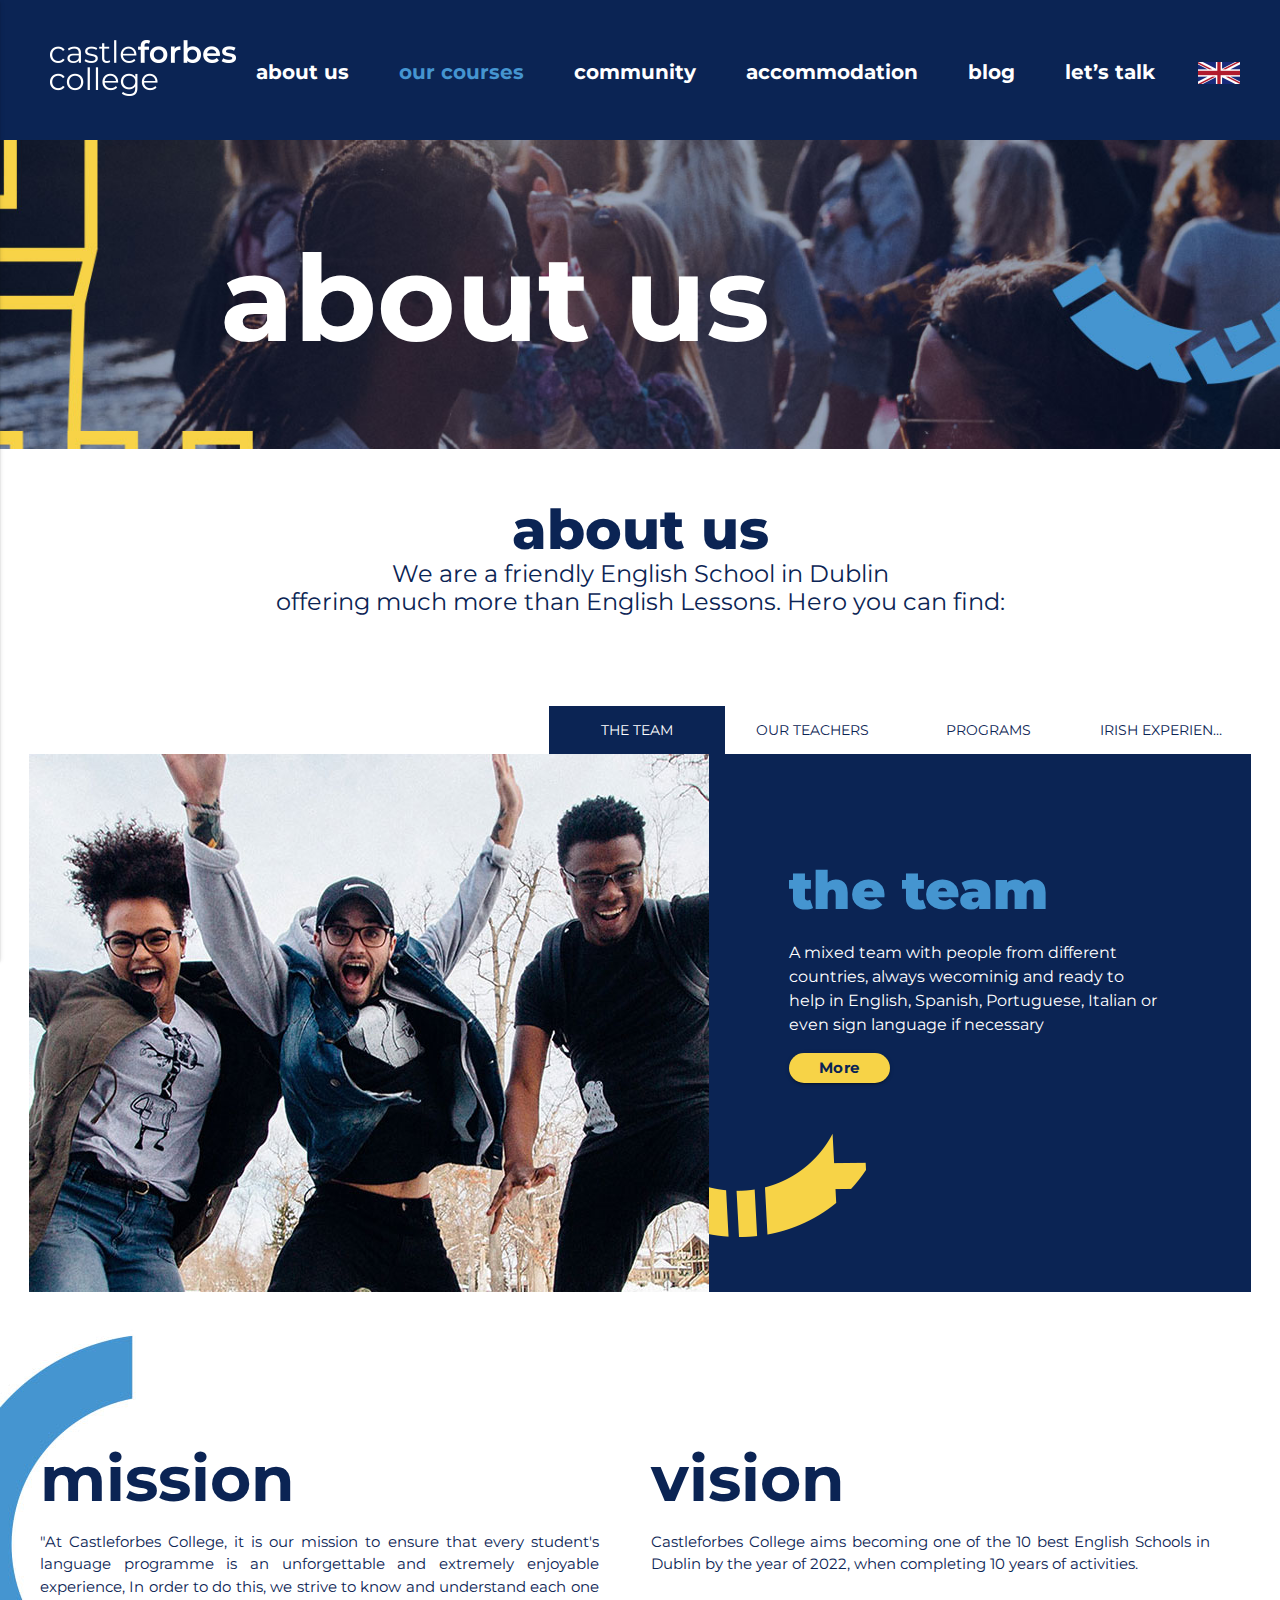
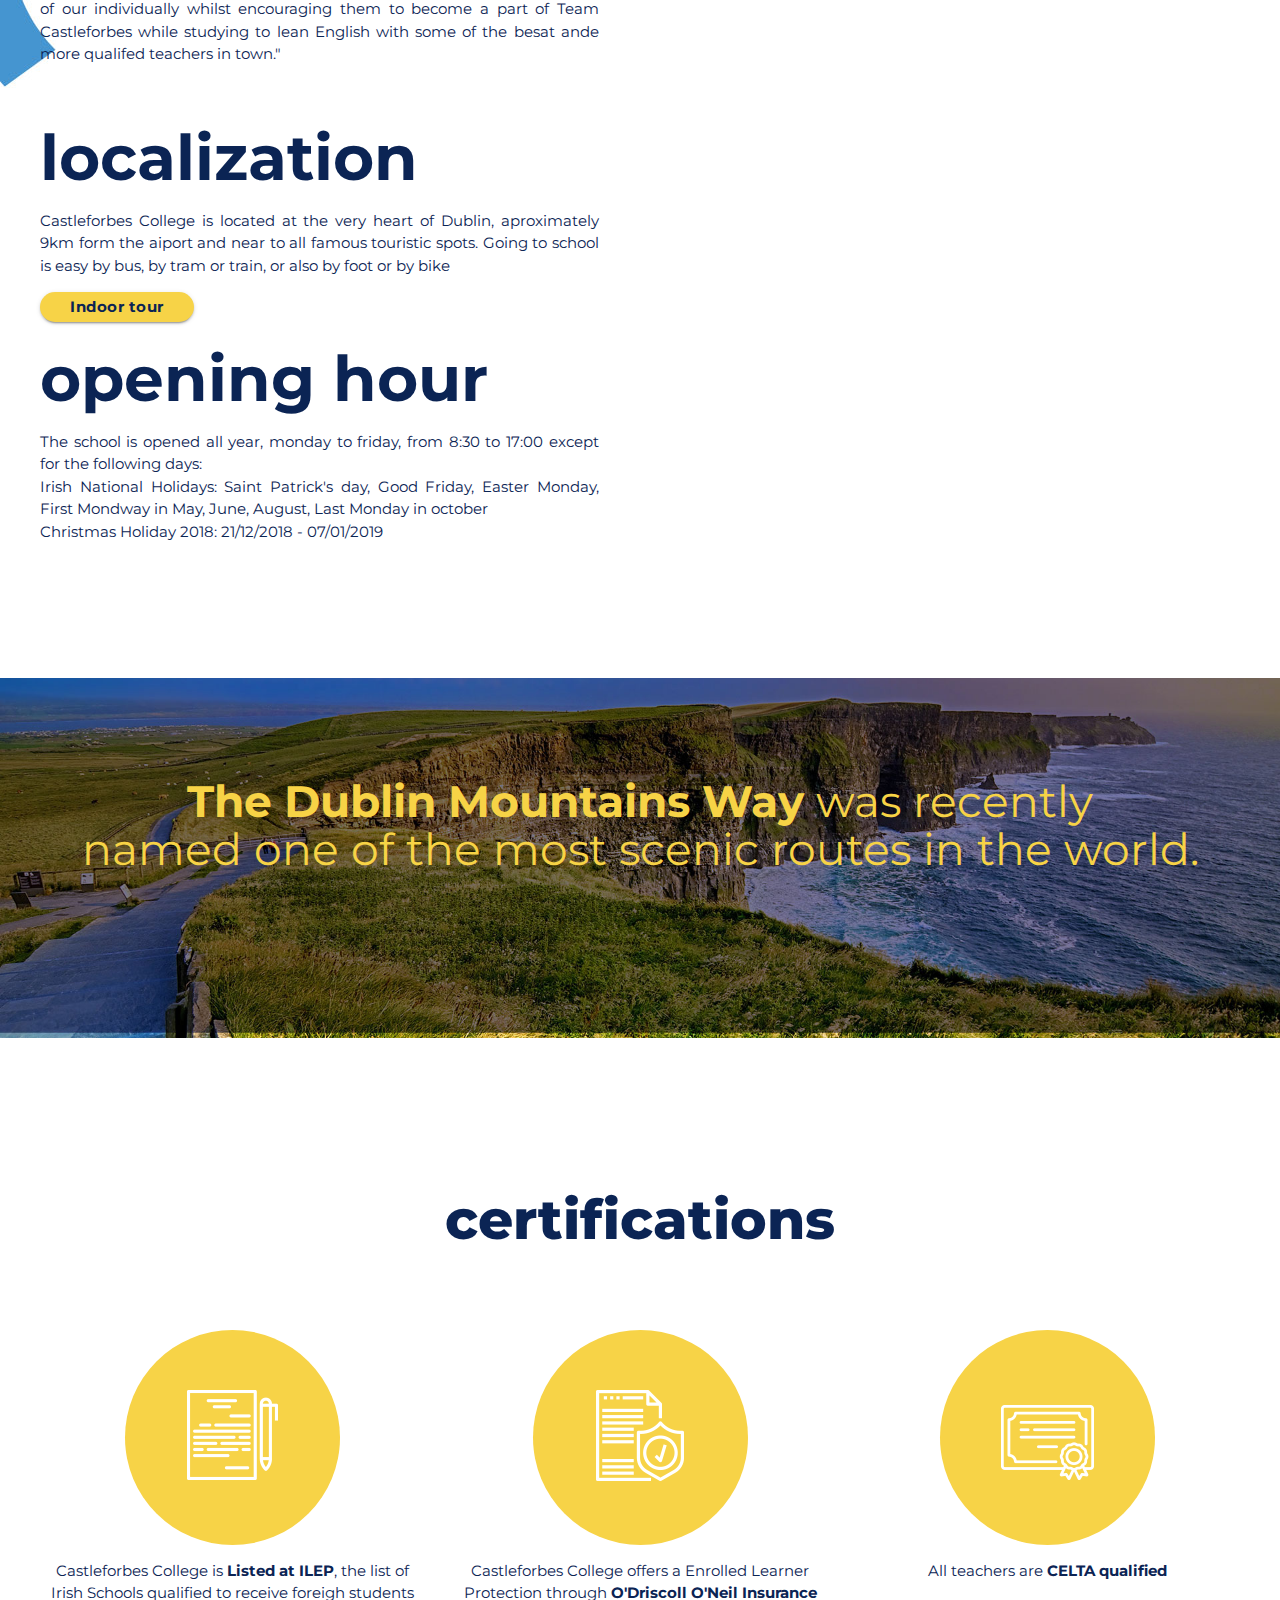
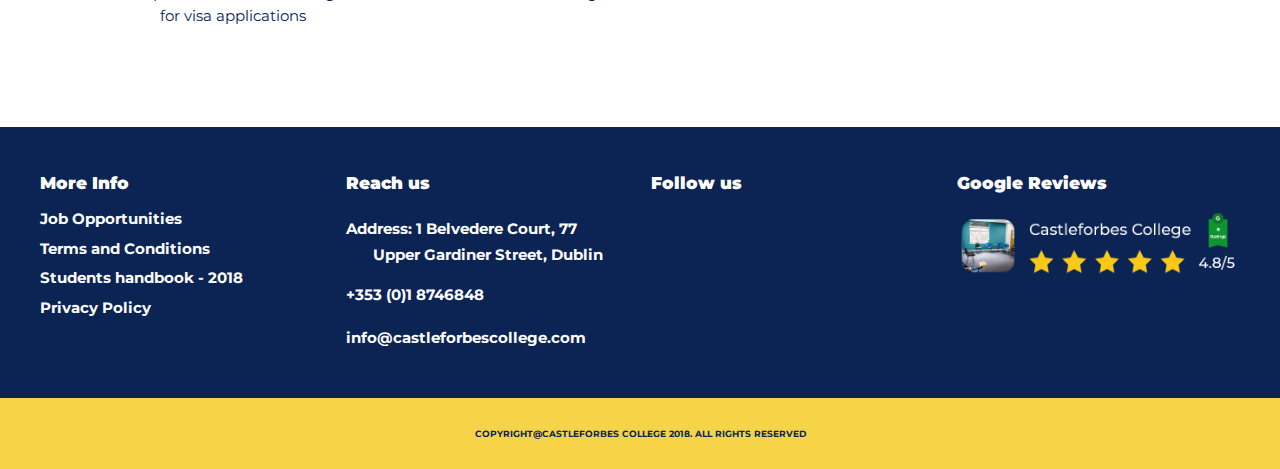
==== about.html @ f2cfc8c0 "criadas novas páginas" ====
<!DOCTYPE html>
<html lang="pt_BR" class="no-js">
	<head>
		<meta charset="utf-8">
		<meta http-equiv="X-UA-Compatible" content="IE=edge">
		<meta name="viewport" content="width=device-width, initial-scale=1">
		<meta name="description" content="">
		<meta name="keywords" content="">
		<meta name="author" content="">
		<link rel="icon" href="favicon.ico">

		<title>Your English School in Dublin | Castleforbes College</title>

		<!-- FONTES -->


		<link href="https://fonts.googleapis.com/icon?family=Material+Icons" rel="stylesheet">
  		<link href="https://fonts.googleapis.com/css?family=Montserrat:300,400,700,800,900" rel="stylesheet">
        
        <link href="lib/materialize/css/materialize.min.css" rel="stylesheet">
		<link rel="stylesheet" type="text/css" href="lib/owl-carousel/assets/owl.carousel.min.css">
		<link rel="stylesheet" type="text/css" href="lib/owl-carousel/assets/owl.theme.default.min.css">
		<link rel="stylesheet" type="text/css" href="lib/owl-carousel/assets/owl.theme.green.min.css">
		<link rel="stylesheet" href="https://use.fontawesome.com/releases/v5.6.1/css/all.css" integrity="sha384-gfdkjb5BdAXd+lj+gudLWI+BXq4IuLW5IT+brZEZsLFm++aCMlF1V92rMkPaX4PP" crossorigin="anonymous">


		<link rel="stylesheet" type="text/css" href="lib/hero-slider-master/css/style.css">
		<!-- Custom styles for this template -->
		<link href="lib/css/principal.css" rel="stylesheet">
	</head>
        <body>

        	<header>
        		
				<nav>
				  <div class="container nav-wrapper">
				    <a href="#!" class="brand-logo"><img src="imgs/logo-castle.png"></a>
				     <a href="#" data-activates="mobile-demo" class="button-collapse"><i class="material-icons">menu</i></a>
				    <ul class="right hide-on-med-and-down menu-ol">
				      <li><a  href="#">about us</a></li>
				      <li><a class="active" href="#">our courses</a></li>
				     <li><a href="#">community</a></li>
				     <li><a href="#">accommodation</a></li>
				     <li><a href="#">blog</a></li>
					<li><a href="#">let’s talk</a></li>
				    </ul>

				    <ul class="side-nav" id="mobile-demo">
			       		<li><a class="active" href="#">about us</a></li>
				        <li><a href="#">our courses</a></li>
				     	<li><a href="#">community</a></li>
				     	<li><a href="#">accommodation</a></li>
				     	<li><a href="#">blog</a></li>
						<li><a href="#">let’s talk</a></li>
			      </ul>

					<a class="ico-flag"><img src="imgs/icon-flag.png"></a>
				  </div>
				</nav>

				<!-- MENU -->
			<ul id="dropdown1" class="dropdown-content">
			  <li><a href="#!">one</a></li>
			  <li><a href="#!">two</a></li>
			  <li class="divider"></li>
			  <li><a href="#!">three</a></li>
			</ul>


        	</header>
        
        <!-- FINAL TOPO-->
			
		<section class="about-topo">
			<div class="container">
				
				<div class="row">

					<div class="col s12">

						<h1 class="titulos-interna">about us</h1>

					</div>
				</div>
			
			</div>
		</section>

		<section class="interna-box">

			<div class="container">
				<div class="row">

					<div class="col s12">

							<h1 class="titulos center"><span>about us</span>
We are a friendly English School in Dublin<br>
offering much  more than English Lessons. Hero you can find:</h1>
					
					</div>

				</div>
			</div><!--container-->


			<div class="container tabs-um">

								
					 <div class="row">
					    <div class="col s12 m7 no-right right">
					      <ul class="tabs">
					        <li class="tab col s3"><a href="#test1">The team</a></li>
					        <li class="tab col s3"><a href="#test2">Our teachers</a></li>
					        <li class="tab col s3 "><a href="#test3">Programs</a></li>
					        <li class="tab col s3"><a href="#test4">Irish Experience</a></li> 
					      </ul>
					    </div>
					    <div id="test1" class=" azul-bg col s12">

						    <img src="imgs/img-about.jpg">

						    <div class="bloco-conteudo-home conteudo-home">
						    	<div class="det-amarelo"><img src="imgs/detalhe-amarelo-2.png"></div>
						    	<h2>the team</h2>
								<p>A mixed team with people from different countries, always wecominig and ready to  help in English, Spanish, Portuguese, Italian or even sign language if necessary</p>
								<p><a class="waves-effect waves-light btn amber accent-3">More</a></p>
						    </div> 

						</div>
					    <div id="test2" class=" azul-bg col s12">
					    	 <img src="imgs/img-about.jpg">

						    <div class="bloco-conteudo-home conteudo-home">
						    	<div class="det-amarelo"><img src="imgs/detalhe-amarelo-2.png"></div>
						    	<h2>Our teachers</h2>
								<p>A mixed team with people from different countries, always wecominig and ready to  help in English, Spanish, Portuguese, Italian or even sign language if necessary</p>
								<p><a class="waves-effect waves-light btn amber accent-3">More</a></p>
						    </div> 
					    </div>
					    <div id="test3" class=" azul-bg col s12">
					    	 <img src="imgs/img-about.jpg">

						    <div class="bloco-conteudo-home conteudo-home">
						    	<div class="det-amarelo"><img src="imgs/detalhe-amarelo-2.png"></div>
						    	<h2>Programs</h2>
								<p>A mixed team with people from different countries, always wecominig and ready to  help in English, Spanish, Portuguese, Italian or even sign language if necessary</p>
								<p><a class="waves-effect waves-light btn amber accent-3">More</a></p>
						    </div> 
					    </div>
					    <div id="test4" class=" azul-bg col s12">
					    	 <img src="imgs/img-about.jpg">

						    <div class="bloco-conteudo-home conteudo-home">
						    	<div class="det-amarelo"><img src="imgs/detalhe-amarelo-2.png"></div>
						    	<h2>Irish Experience</h2>
								<p>A mixed team with people from different countries, always wecominig and ready to  help in English, Spanish, Portuguese, Italian or even sign language if necessary</p>
								<p><a class="waves-effect waves-light btn amber accent-3">More</a></p>
						    </div> 
					    </div>
					  </div>

			

			</div>
			
		</section><!--.interna-box-->


		<section class="sessao-visao">
			<div class="container">
				<div class="row">
					<div class="col s12 m6">
						<h3>mission</h3>
<p>"At Castleforbes College, it is our mission to ensure that every student's language programme is an unforgettable and extremely enjoyable experience, In order to do this, we strive to know and understand each one of our individually whilst encouraging them to become a part of Team Castleforbes while studying to lean English with some of the besat ande more qualifed teachers in town."</p>
					</div>
					<div class="col s12 m6">
					<h3>vision</h3>
<p>Castleforbes College aims becoming one of the 10 best English Schools in Dublin by the year of 2022, when completing 10 years of activities.</p>
					</div>
				</div><!--row-->

				<div class="row">
					<div class="col s12 m6">
						<h3>localization</h3>
<p>Castleforbes College is located at the very heart of Dublin, aproximately 9km form the aiport and near to all famous touristic spots. Going to school is easy by bus, by tram or train, or also by foot or by bike</p>

<p><a class="waves-effect waves-light btn amber accent-3">Indoor tour</a></p>

<h3>opening hour</h3>
<p> 
The school is opened all year, monday to friday, from 8:30 to 17:00 except for the following days:<br>
Irish National Holidays: Saint Patrick's day, Good Friday, Easter Monday, First Mondway in May, June, August, Last Monday in october<br>
Christmas Holiday 2018: 21/12/2018 - 07/01/2019</p>
					</div>
					<div class="col s12 m6">
					<iframe src="https://www.google.com/maps/embed?pb=!1m18!1m12!1m3!1d2381.2058681206645!2d-6.2617081482996!3d53.357470479883176!2m3!1f0!2f0!3f0!3m2!1i1024!2i768!4f13.1!3m3!1m2!1s0x48670e7d6d8252cd%3A0x18f5ef97eb363db3!2sCastleforbes+College!5e0!3m2!1spt-BR!2sbr!4v1546818582325" width="100%" height="450" frameborder="0" style="border:0" allowfullscreen></iframe>
					</div>
				</div><!--row-->
			</div>
		</section>
		
		 <div class="parallax-container">
		 	<h3 class="center"> <span><strong>The Dublin Mountains Way</strong> was recently</span> named one of the most scenic routes in the world.</h3>
	      <div class="parallax"><img src="imgs/irlanda.jpg"></div>
	    </div>
		
		<section class="sessao-certificados">
			<div class="container">
				<div class="row">

					<div class="col s12">

							<h1 class="titulos center"><span>certifications</span>

					
					</div>

				</div>

				<div class="row">
					<div class="col s12 m4">
						<div class="det-img-certificado"><img src="imgs/certificado-um.png"></div>
						<p class="center">Castleforbes College is <strong>Listed at ILEP</strong>, the list of Irish Schools qualified to receive foreigh students for visa applications
</p>
					</div>

					<div class="col s12 m4">
						<div class="det-img-certificado"><img src="imgs/certificado-dois.png"></div>
						<p class="center">Castleforbes College offers a Enrolled Learner Protection through <strong>O'Driscoll O'Neil Insurance</strong></p>
					</div>

					<div class="col s12 m4">
						<div class="det-img-certificado"><img src="imgs/certificado-tres.png"></div>
						<p class="center">All teachers are <strong>CELTA qualified</strong></p>
					</div>
				</div>
			</div>
		</section>





		<!-- RODAPE-->
			<footer>
				<section class="sessao-enderecos">
						<div class="container">
							<div class="row no-margin">
								<div class="col s12 m6 l3">
									<h4>More Info</h4>
										<ul class="lista-itens">
											<li><a href="">Job Opportunities</a></li>
											<li><a href="">Terms and Conditions</a></li>
											<li><a href="">Students handbook - 2018</a></li>
											<li><a href="">Privacy Policy</a></li>
										</ul>
								</div>
								<div class="col s12 m6 l3">
									<h4>Reach us</h4>

									<ul class="lista-itens">
										<li class="icomap"><a><i class="fas fa-map-marker-alt"></i> Address: 1 Belvedere Court, 77 <span>Upper Gardiner Street, Dublin</span></a></li>
										<li class="icofone"><a><i class="fas fa-phone-volume"></i> +353 (0)1 8746848</a></li>
										<li class="icomail"><a><i class="far fa-envelope"></i> info@castleforbescollege.com</a></li>
									</ul>
								</div>
								<div class="col s12 m6 l3">
									<h4>Follow us</h4>
									<ul class="redes-inferior">
										<li><a href="#"><i class="fab fa-facebook-square"></i></a></li>
										<li><a href="#"><i class="fab fa-instagram"></i></a></li>
										<li><a href="#"><i class="fab fa-youtube"></i></a></li>
										<li><a href="#"><i class="fab fa-twitter"></i></a></li>
									</ul>	
								</div>
								<div class="col s12 m6 l3">
									<h4>Google Reviews</h4>
									<p><img src="imgs/castle.png" class="responsive-img"></p>
								</div>
							</div>
						</div>
					</div>
				</section>

				<section class="sessao-copyright">
					<div class="container">
						<div class="row no-margin">
							<div class="col s12">
								<p class="center">COPYRIGHT@CASTLEFORBES COLLEGE 2018.  ALL RIGHTS RESERVED</p>
							</div>
						</div>
					</div>
				</section>
			</footer>



        
        
        
        
            <!-- Bootstrap core JavaScript
        ================================================== -->
        <!-- Placed at the end of the document so the pages load faster -->
        <script src="lib/js/jquery.min.js"></script>
        <script src="lib/js/jquery-migrate-1.2.1.min.js"></script>
        <script type="text/javascript" src="lib/js/jquery.countTo.js"></script>
        <script type="text/javascript" src="lib/hero-slider-master/js/main.js"></script>
        <script type="text/javascript" src="lib/materialize/js/materialize.min.js"></script>
        <script type="text/javascript" src="lib/owl-carousel/owl.carousel.min.js"></script>
        
        <script src="lib/js/script.js"></script>
        </body>
</html>
---- lib/hero-slider-master/css/style.css ----
/* -------------------------------- 

Primary style

-------------------------------- */
*, *::after, *::before {
  -webkit-box-sizing: border-box;
          box-sizing: border-box;
}

a {
  color: #d44457;
  text-decoration: none;
}

img, video {
  max-width: 100%;
}

/* -------------------------------- 

Hero Slider - by CodyHouse.co

-------------------------------- */
/* Main Header */
.cd-header {
  position: absolute;
  z-index: 2;
  top: 0;
  left: 0;
  width: 100%;
  height: 50px;
  background-color: #21272c;
}

@media only screen and (min-width: 768px) {
  .cd-header {
    height: 70px;
    background-color: transparent;
  }
}

.cd-header__logo {
  float: left;
  margin: 13px 0 0 5%;
}

.cd-header__logo img {
  display: block;
}

@media only screen and (min-width: 768px) {
  .cd-header__logo {
    margin: 23px 0 0 5%;
  }
}

.cd-header__nav {
  /* mobile first - navigation hidden by default, triggered by tap/click on navigation icon */
  float: right;
  margin-right: 5%;
  width: 44px;
  height: 100%;
  background: url("../assets/cd-icon-menu.svg") no-repeat center center;
}

.cd-header__nav ul {
  position: absolute;
  top: 0;
  left: 0;
  width: 100%;
  -webkit-transform: translateY(-100%);
      -ms-transform: translateY(-100%);
          transform: translateY(-100%);
}

.cd-header__nav ul.cd-is-visible {
  -webkit-box-shadow: 0 3px 8px rgba(0, 0, 0, 0.2);
          box-shadow: 0 3px 8px rgba(0, 0, 0, 0.2);
  -webkit-transform: translateY(50px);
      -ms-transform: translateY(50px);
          transform: translateY(50px);
}

.cd-header__nav a {
  display: block;
  height: 50px;
  line-height: 50px;
  padding-left: 5%;
  background: #21272c;
  border-top: 1px solid #333c44;
  color: #ffffff;
}

@media only screen and (min-width: 768px) {
  .cd-header__nav {
    /* reset navigation values */
    width: auto;
    height: auto;
    background: none;
  }
  .cd-header__nav ul {
    position: static;
    width: auto;
    -webkit-transform: translateY(0);
        -ms-transform: translateY(0);
            transform: translateY(0);
    line-height: 70px;
  }
  .cd-header__nav ul.cd-is-visible {
    -webkit-transform: translateY(0);
        -ms-transform: translateY(0);
            transform: translateY(0);
  }
  .cd-header__nav li {
    display: inline-block;
    margin-left: 1em;
  }
  .cd-header__nav a {
    display: inline-block;
    height: auto;
    line-height: normal;
    background: transparent;
    padding: .6em 1em;
    border-top: none;
  }
}

/* Slider */
.cd-hero {
  position: relative;
}

.cd-hero__slider {
  position: relative;
  height: 360px;
  width: 100%;
  overflow: hidden;
}

.cd-hero__slide {
  position: absolute;
  top: 0;
  left: 0;
  width: 100%;
  height: 100%;
  /* Force Hardware Acceleration */
  -webkit-transform: translateZ(0px);
          transform: translateZ(0px);
  will-change: transform;
  -webkit-transform: translateX(100%);
      -ms-transform: translateX(100%);
          transform: translateX(100%);
  -webkit-font-smoothing: antialiased;
  -moz-osx-font-smoothing: grayscale;
}

.cd-hero__slide.cd-hero__slide--selected {
  /* this is the visible slide */
  -webkit-transform: translateX(0);
      -ms-transform: translateX(0);
          transform: translateX(0);
}

.cd-hero__slide.cd-hero__slide--move-left {
  /* slide hidden on the left */
  -webkit-transform: translateX(-100%);
      -ms-transform: translateX(-100%);
          transform: translateX(-100%);
}

.cd-hero__slide.cd-hero__slide--is-moving,
.cd-hero__slide.cd-hero__slide--selected {
  /* the cd-hero__slide--is-moving class is assigned to the slide which is moving outside the viewport */
  -webkit-transition: -webkit-transform 0.5s;
  transition: -webkit-transform 0.5s;
  transition: transform 0.5s;
  transition: transform 0.5s, -webkit-transform 0.5s;
}

@media only screen and (min-width: 768px) {
  .cd-hero__slider {
    height: 500px;
  }
}

@media only screen and (min-width: 1170px) {
  .cd-hero__slider {
    height: 680px;
    margin: 0;
  }
}

/* Slide style */
.cd-hero__slide {
  background-position: center center;
  background-size: cover;
  background-repeat: no-repeat;
}

.cd-hero__slide:first-of-type {
  background-color: #2c343b;
}

.cd-hero__slide:nth-of-type(2) {
  background-color: #3d4952;
  background-image: url("../assets/tech-1-mobile.jpg");
}

.cd-hero__slide:nth-of-type(3) {
  background-color: #586775;
  background-image: url("../assets/tech-2-mobile.jpg");
}

.cd-hero__slide:nth-of-type(4) {
  background-color: #2c343b;
  background-image: url("../assets/video-replace-mobile.jpg");
}

.cd-hero__slide:nth-of-type(5) {
  background-color: #2c343b;
  background-image: url(../assets/img.jpg);
}

.cd-hero__content.cd-hero__content--full-width,
.cd-hero__content.cd-hero__content--half-width {
  position: absolute;
  width: 100%;
  height: 100%;
  z-index: 1;
  left: 0;
  top: 0;
  /* this padding is used to align the text */
  padding-top: 100px;
  text-align: center;
  /* Force Hardware Acceleration */
  -webkit-transform: translateZ(0);
          transform: translateZ(0);
  will-change: transform;
}

.cd-hero__content h2, .cd-hero__content p, .cd-hero__btn, .cd-hero__content--img img {
  /* Force Hardware Acceleration */
  -webkit-transform: translateZ(0);
          transform: translateZ(0);
  will-change: transform;
}

.cd-hero__content.cd-hero__content--img {
  /* hide image on mobile device */
  display: none;
}

.cd-hero__content--img img {
  position: absolute;
  left: 50%;
  top: 50%;
  bottom: auto;
  right: auto;
  -webkit-transform: translateX(-50%) translateY(-50%);
      -ms-transform: translateX(-50%) translateY(-50%);
          transform: translateX(-50%) translateY(-50%);
}

.cd-hero__content.cd-hero__content--bg-video {
  /* hide video on mobile device */
  display: none;
  position: absolute;
  top: 0;
  left: 0;
  width: 100%;
  height: 100%;
  overflow: hidden;
}

.cd-hero__content--bg-video video {
  /* you won't see this element in the html, but it will be injected using javascript */
  display: block;
  min-height: 100%;
  min-width: 100%;
  max-width: none;
  height: auto;
  width: auto;
  position: absolute;
  left: 50%;
  top: 50%;
  bottom: auto;
  right: auto;
  -webkit-transform: translateX(-50%) translateY(-50%);
      -ms-transform: translateX(-50%) translateY(-50%);
          transform: translateX(-50%) translateY(-50%);
}

.cd-hero__content h2, .cd-hero__content p {
  text-shadow: 0 1px 3px rgba(0, 0, 0, 0.1);
  line-height: 1.2;
  margin: 0 auto 14px;
  color: #ffffff;
  width: 90%;
  max-width: 400px;
}

.cd-hero__content h2 {
  font-size: 2.4rem;
}

.cd-hero__content p {
  font-size: 1.4rem;
  line-height: 1.4;
}

.cd-hero__btn {
  display: inline-block;
  padding: 1.2em 1.4em;
  margin-top: .8em;
  background-color: rgba(44, 65, 144, 0.9);
  font-size: 1.3rem;
  font-weight: 700;
  letter-spacing: 1px;
  color: #ffffff;
  text-transform: uppercase;
  -webkit-box-shadow: 0 3px 6px rgba(0, 0, 0, 0.1);
          box-shadow: 0 3px 6px rgba(0, 0, 0, 0.1);
  -webkit-transition: background-color 0.2s;
  transition: background-color 0.2s;
}

.cd-hero__btn.cd-hero__btn--secondary {
  background-color: rgba(22, 26, 30, 0.8);
}

.cd-hero__btn:nth-of-type(2) {
  margin-left: 1em;
}

.cd-hero__btn:hover {
  background-color: #0b2454;
}

.cd-hero__btn.cd-hero__btn--secondary:hover {
  background-color: #161a1e;
}

@media only screen and (min-width: 768px) {
  .cd-hero__slide:nth-of-type(2),
  .cd-hero__slide:nth-of-type(3),
  .cd-hero__slide:nth-of-type(4) {
    background-image: none;
  }
  .cd-hero__content.cd-hero__content--full-width,
  .cd-hero__content.cd-hero__content--half-width {
    padding-top: 150px;
  }
  .cd-hero__content.cd-hero__content--bg-video {
    display: block;
  }
  .cd-hero__content.cd-hero__content--half-width {
    width: 45%;
  }
  .cd-hero__content.cd-hero__content--half-width:first-of-type {
    left: 5%;
  }
  .cd-hero__content.cd-hero__content--half-width:nth-of-type(2) {
    right: 5%;
    left: auto;
  }
  .cd-hero__content.cd-hero__content--img {
    display: block;
  }
  .cd-hero__content h2, .cd-hero__content p {
    max-width: 520px;
  }
  .cd-hero__content h2 {
    font-size: 2.4em;
    font-weight: 300;
  }
  .cd-hero__btn {
    font-size: 1.4rem;
  }
}

@media only screen and (min-width: 1170px) {
  .cd-hero__content.cd-hero__content--full-width,
  .cd-hero__content.cd-hero__content--half-width {
    padding-top: 220px;
  }
  .cd-hero__content h2, .cd-hero__content p {
    margin-bottom: 20px;
  }
  .cd-hero__content h2 {
    font-size: 3.2em;
  }
  .cd-hero__content p {
    font-size: 1.6rem;
  }
}

/* Single slide animation */
@media only screen and (min-width: 768px) {
  .cd-hero__content.cd-hero__content--half-width {
    opacity: 0;
    -webkit-transform: translateX(40px);
        -ms-transform: translateX(40px);
            transform: translateX(40px);
  }
  .cd-hero__slide--move-left .cd-hero__content.cd-hero__content--half-width {
    -webkit-transform: translateX(-40px);
        -ms-transform: translateX(-40px);
            transform: translateX(-40px);
  }
  .cd-hero__slide--selected .cd-hero__content.cd-hero__content--half-width {
    /* this is the visible slide */
    opacity: 1;
    -webkit-transform: translateX(0);
        -ms-transform: translateX(0);
            transform: translateX(0);
  }
  .cd-hero__slide--is-moving .cd-hero__content.cd-hero__content--half-width {
    /* this is the slide moving outside the viewport 
    wait for the end of the transition on the <li> parent before set opacity to 0 and translate to 40px/-40px */
    -webkit-transition: opacity 0s 0.5s, -webkit-transform 0s 0.5s;
    transition: opacity 0s 0.5s, -webkit-transform 0s 0.5s;
    transition: opacity 0s 0.5s, transform 0s 0.5s;
    transition: opacity 0s 0.5s, transform 0s 0.5s, -webkit-transform 0s 0.5s;
  }
  .cd-hero__slide--from-left.cd-hero__slide--selected .cd-hero__content.cd-hero__content--half-width:nth-of-type(2),
  .cd-hero__slide--from-right.cd-hero__slide--selected .cd-hero__content.cd-hero__content--half-width:first-of-type {
    /* this is the selected slide - different animation if it's entering from left or right */
    -webkit-transition: opacity 0.4s 0.2s, -webkit-transform 0.5s 0.2s;
    transition: opacity 0.4s 0.2s, -webkit-transform 0.5s 0.2s;
    transition: opacity 0.4s 0.2s, transform 0.5s 0.2s;
    transition: opacity 0.4s 0.2s, transform 0.5s 0.2s, -webkit-transform 0.5s 0.2s;
  }
  .cd-hero__slide--from-left.cd-hero__slide--selected .cd-hero__content.cd-hero__content--half-width:first-of-type,
  .cd-hero__slide--from-right.cd-hero__slide--selected .cd-hero__content.cd-hero__content--half-width:nth-of-type(2) {
    /* this is the selected slide - different animation if it's entering from left or right */
    -webkit-transition: opacity 0.4s 0.4s, -webkit-transform 0.5s 0.4s;
    transition: opacity 0.4s 0.4s, -webkit-transform 0.5s 0.4s;
    transition: opacity 0.4s 0.4s, transform 0.5s 0.4s;
    transition: opacity 0.4s 0.4s, transform 0.5s 0.4s, -webkit-transform 0.5s 0.4s;
  }
  .cd-hero__content--full-width h2,
  .cd-hero__content--full-width p,
  .cd-hero__content--full-width .cd-hero__btn {
    -webkit-transform: translateX(100px);
        -ms-transform: translateX(100px);
            transform: translateX(100px);
  }
  .cd-hero__slide--move-left .cd-hero__content--full-width h2,
  .cd-hero__slide--move-left .cd-hero__content--full-width p,
  .cd-hero__slide--move-left .cd-hero__content--full-width .cd-hero__btn {
    -webkit-transform: translateX(-100px);
        -ms-transform: translateX(-100px);
            transform: translateX(-100px);
  }
  .cd-hero__slide--selected .cd-hero__content--full-width h2,
  .cd-hero__slide--selected .cd-hero__content--full-width p,
  .cd-hero__slide--selected .cd-hero__content--full-width .cd-hero__btn {
    /* this is the visible slide */
    -webkit-transform: translateX(0);
        -ms-transform: translateX(0);
            transform: translateX(0);
  }
  .cd-hero__slide--is-moving .cd-hero__content--full-width h2,
  .cd-hero__slide--is-moving .cd-hero__content--full-width p,
  .cd-hero__slide--is-moving .cd-hero__content--full-width .cd-hero__btn {
    /* this is the slide moving outside the viewport 
    wait for the end of the transition on the li parent before set translate to 100px/-100px */
    -webkit-transition: -webkit-transform 0s 0.5s;
    transition: -webkit-transform 0s 0.5s;
    transition: transform 0s 0.5s;
    transition: transform 0s 0.5s, -webkit-transform 0s 0.5s;
  }
  .cd-hero__slide--selected h2 {
    -webkit-transition: -webkit-transform 0.5s 0.2s;
    transition: -webkit-transform 0.5s 0.2s;
    transition: transform 0.5s 0.2s;
    transition: transform 0.5s 0.2s, -webkit-transform 0.5s 0.2s;
  }
  .cd-hero__slide--selected p {
    -webkit-transition: -webkit-transform 0.5s 0.3s;
    transition: -webkit-transform 0.5s 0.3s;
    transition: transform 0.5s 0.3s;
    transition: transform 0.5s 0.3s, -webkit-transform 0.5s 0.3s;
  }
  .cd-hero__slide--selected .cd-hero__btn {
    -webkit-transition: background-color 0.2s 0s, -webkit-transform 0.5s 0.4s;
    transition: background-color 0.2s 0s, -webkit-transform 0.5s 0.4s;
    transition: transform 0.5s 0.4s, background-color 0.2s 0s;
    transition: transform 0.5s 0.4s, background-color 0.2s 0s, -webkit-transform 0.5s 0.4s;
  }
}

/* Slider navigation */
.cd-hero__nav {
  position: relative;
  width: 100%;
  bottom: 0;
  z-index: 2;
  text-align: center;
  background: #12316a;
}

.cd-hero__nav nav.dest, .cd-hero__nav ul, .cd-hero__nav li, .cd-hero__nav a {
  height: 100%;
}

.cd-hero__nav nav.dest {
  position: relative;
  background-color: transparent;
  width: auto;
}
/*
.cd-hero__marker {
  position: absolute;
  bottom: 0;
  left: 0;
  width: 60px;
  height: 100%;
  color: #d44457;
  background-color: #ffffff;
  -webkit-box-shadow: inset 0 2px 0 currentColor;
          box-shadow: inset 0 2px 0 currentColor;
  -webkit-transition: -webkit-transform 0.2s, -webkit-box-shadow 0.2s;
  transition: -webkit-transform 0.2s, -webkit-box-shadow 0.2s;
  transition: transform 0.2s, box-shadow 0.2s;
  transition: transform 0.2s, box-shadow 0.2s, -webkit-transform 0.2s, -webkit-box-shadow 0.2s;
}
*/
.cd-hero__marker.cd-hero__marker--item-2 {
  -webkit-transform: translateX(100%);
      -ms-transform: translateX(100%);
          transform: translateX(100%);
}

.cd-hero__marker.cd-hero__marker--item-3 {
  -webkit-transform: translateX(200%);
      -ms-transform: translateX(200%);
          transform: translateX(200%);
}

.cd-hero__marker.cd-hero__marker--item-4 {
  -webkit-transform: translateX(300%);
      -ms-transform: translateX(300%);
          transform: translateX(300%);
}

.cd-hero__marker.cd-hero__marker--item-5 {
  -webkit-transform: translateX(400%);
      -ms-transform: translateX(400%);
          transform: translateX(400%);
} 

.cd-hero__nav ul::after {
  clear: both;
  content: "";
  display: table;
}

.cd-hero__nav li {
  display: inline-block;
  width: 25%;
  float: left;
}

.cd-hero__nav .cd-selected a {
  background: #0c2454;
}

.cd-hero__nav .cd-selected a {
  color: #fff;
}

.cd-hero__nav .cd-selected {
  color: #2c343b;
  background: #0c2454;
}

.cd-hero__nav .cd-selected:hover {
 background: #0b2454;
}

.cd-hero__nav a {
  display: block;
  position: relative;
  font-size: 1rem;
  background: #12306c;
  font-weight: 700;
  color: #fff;
  -webkit-transition: background-color 0.2s;
  transition: background-color 0.2s;
  /*padding: 38px 30px;*/
  height: 120px;
  text-align: center;
}

/*.cd-hero__nav a::before {
  content: '';
  position: absolute;
  width: 24px;
  height: 24px;
  top: 8px;
  left: 50%;
  right: auto;
  -webkit-transform: translateX(-50%);
      -ms-transform: translateX(-50%);
          transform: translateX(-50%);
  background: url(../assets/cd-icon-navigation.svg) no-repeat 0 0;
}

.cd-hero__nav a:hover {
  background-color: rgba(0, 1, 1, 0.5);
}

.cd-hero__nav li:first-of-type a::before {
  background-position: 0 0;
}

.cd-hero__nav li.cd-selected:first-of-type a::before {
  background-position: 0 -24px;
}

.cd-hero__nav li:nth-of-type(2) a::before {
  background-position: -24px 0;
}

.cd-hero__nav li.cd-selected:nth-of-type(2) a::before {
  background-position: -24px -24px;
}

.cd-hero__nav li:nth-of-type(3) a::before {
  background-position: -48px 0;
}

.cd-hero__nav li.cd-selected:nth-of-type(3) a::before {
  background-position: -48px -24px;
}

.cd-hero__nav li:nth-of-type(4) a::before {
  background-position: -72px 0;
}

.cd-hero__nav li.cd-selected:nth-of-type(4) a::before {
  background-position: -72px -24px;
}

.cd-hero__nav li:nth-of-type(5) a::before {
  background-position: -96px 0;
}

.cd-hero__nav li.cd-selected:nth-of-type(5) a::before {
  background-position: -96px -24px;
}*/

@media only screen and (max-width: 768px) {
  .cd-hero__nav {
  }
  .cd-hero__marker,
  .cd-hero__nav li {
    width: 25%;
  }
  .cd-hero__nav a {
    font-size: 1.1rem;
   /* padding: 38px 0;*/
  }
  .cd-hero__nav a::before {
    top: 18px;
  }
}

/* Main Content */
.cd-main-content {
  width: 90%;
  max-width: 768px;
  margin: 0 auto;
  padding: 2em 0;
}

.cd-main-content p {
  font-size: 1.4rem;
  line-height: 1.8;
  color: #999999;
  margin: 2em 0;
}

@media only screen and (min-width: 1170px) {
  .cd-main-content {
    padding: 3em 0;
  }
  .cd-main-content p {
    font-size: 1.6rem;
  }
}

/* Javascript disabled */
.no-js .cd-hero__slide {
  display: none;
}

.no-js .cd-hero__slide.cd-hero__slide--selected {
  display: block;
}

.no-js .cd-hero__nav {
  display: none;
}
nav ul a:hover{
  background: transparent;
  opacity: 0.5;
}

.cd-hero__nav a.more{
  position: absolute;
  top: 60%;
  width: 100%;
  text-align: center;
  opacity: 1 !important;
  padding: 0 !important;
  min-height: auto !important;
  display: none;
}

li.cd-selected  .more{
  display: block;
}
---- lib/css/principal.css ----
body, h1, h2, h3, h4, h5, h6, p, ul, ol, dl, input, textarea {
    font-family: 'Montserrat', sans-serif;
}


header nav{
	background: #0b2454;
	font-weight: 700;
	height: 140px;
	padding-top: 40px;
}

strong,b{
	font-weight: bold;
}

.container{
	max-width: 100%;
}
body,a{
	color: #0b2454;
}

nav li a{
	font-size: 25px;
	padding: 0 43px;
}

nav li a:hover,nav li a.active{
	color: #4595d0;
}
.no-margin{
	margin-bottom: 0;
}

.max-nav{
	display: none;
}
.ico-flag {
    position: absolute;
    top: 7px;
    right: -30px;
}

.mote-br img{
	max-width: 108px;
    text-align: center;
    margin: 0 auto;
}

/* Slide style */
.cd-hero__slide {
  background-position: center center;
  background-size: cover;
  background-repeat: no-repeat;
}

.cd-hero__slide:first-of-type {
  background-color: #2c343b;
}

.cd-hero__slide:nth-of-type(2) {
  background-color: #3d4952;
  background-image: url("../../imgs/tech-1-mobile.jpg");
}

.cd-hero__slide:nth-of-type(3) {
  background-color: #586775;
  background-image: url("../../imgs/tech-2-mobile.jpg");
}

.cd-hero__slide:nth-of-type(4) {
  background-color: #2c343b;
  background-image: url("../../imgs/video-replace-mobile.jpg");
}

.cd-hero__slide:nth-of-type(5) {
  background-color: #2c343b;
  background-image: url(../../imgs/img.jpg);
}

.cd-hero__slider{
	/*background: url(../../imgs/ajax-loader.gif) no-repeat center 35%;*/
	background-image: url(../../imgs/destaque-01.jpg);
	background-position: center center;
  background-size: cover;
  background-repeat: no-repeat;
}
.dest{
	box-shadow: none !important;
}
.dest li{
	position: relative;
	overflow: hidden !important;

}
.dest li h5{
	font-weight: bold;
	font-size: 18px;
}
.dest li h5{
}
.dest li.cd-selected h5{

	color: #4595d0;
}

.dest li p{
	font-size: 15px;
	line-height: 15px;
	font-weight: 300;

	color: #4595d0;
}

.amber.accent-3 {
    background-color: #f7d347!important;
    color: #0b2454;
    font-weight: bold;
}

.btn{
	text-transform: initial;
    border-radius: 40px;
    height: 30px;
    line-height: 30px;
}

.mini-tix{
	/*display: none;*/
}

.chamada-top{
	display: none;
}

.dest li.cd-selected p {
	color: #fff;
	display: block !important;
}

.dest li.cd-selected{
	top: 0px; 
}

.tour-x li{
	width: 20%;
}

.sessao-sobre{
	background: url(../../imgs/bg-sobre.jpg) no-repeat center top;
	margin-top: 80px;
}
.titulos {
    color: #0b2454;
    font-size: 24px;
    line-height: 28px;
    margin-bottom: 0;
}
.titulos span{
	display: block;
	font-size: 55px;
	font-weight: 800;
	line-height: 60px;
}

.imagens-circulares img{
	border-radius: 60%; 
}

.conteudo-detalhe{
	display: table;
	font-size: 18px;
	margin: 90px;
}
.imagens-circulares img{
	margin-right: 170px;
	margin-top: 86px;
}
.sobre-detalhes{
	position: relative;
}
.sobre-detalhes .owl-dots {
    position: absolute;
    top: 180px;
    right: 100px;
}

.sobre-detalhes .owl-dots .owl-dot,.sessao-acomodacoes .owl-dots .owl-dot{
	display: block;
}

.owl-theme .owl-dots .owl-dot span {
    width: 15px;
    height: 15px;
}

.owl-theme .owl-dots .owl-dot.active span, .owl-theme .owl-dots .owl-dot:hover span {
    background: #4595d0;
    border: 1px solid #4595d0;
}
.owl-theme .owl-dots .owl-dot span{
	background: #fff;
	border: 1px solid #4595d0;
}
.numeros-animados{
	display:table;
	width: 100%;
	margin-top:220px;
}
.numeros-animados li{
	display:inline-block;
	text-align:center;
	margin: 0 20px 0 0;
	width: 200px;
}
.numeros-animados li h4{
	font-size: 25px;
	border: 10px solid #f7d347;
	border-radius:60%;
	width: 164px;
	height:164px;
	text-align: center;
	margin: 0;
	font-weight: 800;
	display: inline-block;
	padding: 63px 0 0 0;
}
.numeros-animados li h5{
	font-size: 14px;
	font-weight:800;
	text-align:center;
}

.bloco-azul-contato {
    display: table;
    width: 100%;
    max-width: 590px;
    background: #4595d0;
    border-radius: 20px;
    float: right;
    margin-top: 60px;
}

.bloco-azul-contato{
	    text-align: center;
    padding: 30px 40px;
    
}

.bloco-azul-contato p,.bloco-azul-contato h4{
color: #fff;
}

.bloco-azul-contato h4{
	font-size: 21px;
	font-weight: bold;
}

.input-field {
	padding: 0 20px;
}

.input-field input[type=text],.input-field input[type=email]{
	background-color: #fff !important;
	border-radius: 30px !important;
	padding: 10px 20px !important;
	box-sizing: border-box !important;
}
.input select{
	color: #0b2454;
}

input[type=text]:not(.browser-default),input[type=email]:not(.browser-default){
	font-size: 18px;
}

::-webkit-input-placeholder { /* Chrome/Opera/Safari */
  color: #0b2454;
}
::-moz-placeholder { /* Firefox 19+ */
  color: #0b2454;
}
:-ms-input-placeholder { /* IE 10+ */
  color: #0b2454;
}
:-moz-placeholder { /* Firefox 18- */
  color: #0b2454;
}

.sessao-depoimentos{
	margin-top: 80px;
	color: #fff;
	padding: 90px 0 40px 0;
	background: url(../../imgs/bg-depoimentos.jpg) no-repeat center top;
}
.bloco-depoimento::before{
	content: "";
	background: url(../../imgs/det-top.png);
	position: absolute;
	left: -30px;
	top: 0;
	width: 33px;
	height: 26px;
}

.bloco-depoimento::after{
	content: "";
	background: url(../../imgs/det-bottom.png);
	position: absolute;
	right: -30px;
	bottom: 0;
	width: 33px;
	height: 26px;
}


.bloco-depoimento{
	position: relative;
	text-align: justify;
	width: 100%;
	max-width: 740px;
	margin: 0 auto;
	padding: 30px;
}

.bloco-depoimento h6{
	font-weight: bold;
	margin-top: 40px;
}


.owl-theme .owl-nav {
    margin-top: 0;
    position: absolute;
    top: 80px;
    display: table;
    width: 100%;
}

.owl-nav span{
	font-size: 80px;
    color: #4595d0;
    line-height: 40px;
}
.owl-prev{
	position: absolute;
	left: 0;
	
}

.owl-next{
	position: absolute;
	right: 0;
	
}

.owl-theme .owl-nav [class*=owl-]:hover {
    background: transparent;
    color: #FFF !important;
    text-decoration: none;
}

.sessao-eventos{
	position: relative;
	margin-top: 60px;
}


.sessao-acomodacoes{
	background: #0b2454;
	margin-top: 80px;
}

.anima-casa{
	width: 100%;
	height: 474px;
	background-position: center;
	background-repeat: no-repeat;
	background-size: cover;
}

.conteudo-home h2{
	color: #4595d0;
	font-size:75px;
	font-weight: 900;
}

.conteudo-home p{
	font-size: 20px;
	color: #fff;
}

 

.sessao-acomodacoes .owl-dots {
    position: absolute;
    top: 180px;
    right: 50%;
}


.sessao-insider{
	position: relative;
	margin: 90px 0 9px 0;
}
.teach-div{
	text-align: center;
}

.teach-div img{

	border-radius: 60%; 
}

.teach-div p{
	text-align: center;
	font-size: 20px;
	font-weight: 700;
}

.teach-div p span{
	display: block;
	font-size: 18px;
	font-weight: 300;
}

.detalhe-amarelo{
	position: absolute;
	left: 0;
	top: -260px;
	z-index: 90;
}

footer{

}

.sessao-enderecos{
	padding: 30px 0;
	background: #0b2454;
	color: #fff;
}

.sessao-enderecos a{
	color: #fff;
} 

.sessao-enderecos a:hover{
	color: #f7d347;
}
.sessao-enderecos h4{
	font-weight: 900;
	font-size: 17px;
}

.sessao-enderecos li{
	font-weight: 700;
	position: relative;
	display: table;
	margin-bottom: 7px;
}
.icomail i{
	top: 5px;
}

.det-acomoda{
	background: url(../../imgs/linha-amarela.png) no-repeat center bottom;
	padding-bottom: 10px; 
}


.sessao-enderecos a{
		font-weight: 700;
}

.sessao-copyright{
	font-size: 18px;
	background: #f7d347;
	font-weight: 700;
	padding: 20px 0;
}
.icomap i{
	top: 16px;
}
.icomap span{
	display: block;
	margin-left: 27px;
}
.redes-inferior li{
	display: inline;
	margin-right: 14px;
}
.redes-inferior li a{
	font-weight: 300;
}

.redes-inferior li i,.sessao-enderecos li i{
	position: relative;
	font-size: 24px;
}

.tabs-um .bloco-conteudo-home {
    padding: 80px;
    position: relative;
    display: table;
}

.about-topo{
	 background: url(../../imgs/bg-about.jpg) no-repeat center center ; 
  -webkit-background-size: cover;
  -moz-background-size: cover;
  -o-background-size: cover;
  background-size: cover;
}

.titulos-interna{
	font-size: 120px;
	color: #fff;
	padding: 5% 0 5% 15%;
	font-weight: bold;
}


.contato-topo{
	 background: url(../../imgs/bg-contato.jpg) no-repeat center center ; 
  -webkit-background-size: cover;
  -moz-background-size: cover;
  -o-background-size: cover;
  background-size: cover;
}


.acomodacao-topo{
	 background: url(../../imgs/bg-acomodacao.jpg) no-repeat center center ; 
  -webkit-background-size: cover;
  -moz-background-size: cover;
  -o-background-size: cover;
  background-size: cover;
}

.titulos-interna-contato{
	font-size: 152px;
    color: #f7d347;
    padding: 2% 0 2% 15%;
    font-weight: bold;
}

.sessao-contato{
	background: url(../../imgs/bg-textura-contato.jpg) no-repeat left bottom;
	padding-bottom: 120px;
}


.azul-bg{
	background: #0b2454;
	padding-left: 0 !important;
}

.azul-bg img{
	float: left;
	position: relative;
	z-index: 1;
}

.tabs-um {
	margin-top: 90px;
	
}

.tabs .tab a{
	color: #0b2454;
}

.tabs .tab a:hover, .tabs .tab a.active {
    background-color: #0b2454;
    color: #fff;
}
.tabs .indicator{
	background-color: #0b2454;
}

.det-amarelo{
	position: absolute;
	bottom: -60px;
	left: -150px;
	z-index: 0;
}

.no-right{
	padding-right: 0 !important;
}

.sessao-visao{
	background: url(../../imgs/detalhe-azul.jpg) no-repeat -96px top;
	padding-top: 110px;
}
.sessao-visao h3{
	font-weight: bold;
	font-size: 63px;
}

.sessao-visao p{
	padding-right: 30px;
	text-align: justify;
}

.parallax-container {
      height:360px;
      margin: 120px 0;
      position: relative;
    }

.parallax-container h3{
	color: #f7d346;
    position: absolute;
    top: 78px;
    width: 100%;
}
.parallax-container h3 span{
	display: block;
}
.sessao-certificados{
	text-align: center;
}

.det-img-certificado{
	display: inline-block;
	width: 215px;
	height: 215px;
	background: #f7d347;
	border-radius: 60%;
	text-align: center;
	padding-top: 60px;
	margin-top: 60px;
}

.det-img-certificado:hover{
	background: #0b2454;
}

.sessao-certificados p{
	margin-bottom: 80px;
}
.top-espaco{
	margin: 90px 0;
}


textarea{
	background-color: #fff !important;
    border-radius: 30px !important;
    padding: 10px 20px !important;
    box-sizing: border-box !important;
    height: 150px !important;
    font-size: 18px !important;
}

.sessao-contato h4{
	font-weight: bold;
	margin-top: 40px;
}

.detalhe-contato{
	display: table;
	width: 100%;
	margin-top: 20px;
	padding-left: 30px;
}

.detalhe-contato li{
	margin-bottom: 10px;
}
.sessao-tabs-acomodacao{
	margin-top: 90px;
}
.sessao-tabs-acomodacao .tabs{
	background: #f7d347;
	height: 100px;
}

.sessao-tabs-acomodacao .tabs .tab{
	line-height: 100px;
	height: 100px;

}
/* FIM SITE NORMAL E INICIO VERSÃƒÆ’O RESPONSIVA */



@media only screen and  (max-width:1690px){

	.menu-ol{
		margin-right: 60px;
	}
	.ico-flag{
		right: 0;
	}



}

@media only screen and  (min-width:1590px){

	.container{
		width: 1600px;
	}



}

/* INICIO - MAX-1400 */
@media only screen and (max-width: 1400px){
	.container {
	    width: 1300px;
	}
	
	.menu-ol{
		margin-right: 60px;
	}
	.ico-flag{
		right: 0;
	}

	nav li a {
	    font-size: 20px;
	    padding: 0 25px;
	}

	.conteudo-detalhe{
		    margin: 110px 25px 25px 25px;
	}

	.imagens-circulares img {
  	  margin-right: 60px;

	}

	.sobre-detalhes .owl-dots{
		right: 0;
	}

	.numeros-animados li {
	    display: inline-block;
	    text-align: center;
	    margin: 0 16px 0 0;
	    width: 165px;
	}

	.detalhe-amarelo{
		left: -160px;
	}
	
	.bloco-conteudo-home{
		padding: 20px;
	}

	.conteudo-home h2{
		font-size: 53px;
	}

	.conteudo-home p {
    	font-size: 16px;
	}

	.cd-hero__nav .cd-selected a {
   /* padding: 35px 20px;*/
    background: #0c2454;
    }

    .sessao-copyright {
    font-size: 9px;
}

}/* FIM - MAX-1400 */

/* INICIO - MAX-1280 */
@media only screen and (max-width: 1280px){

	.container {
	    width: 1200px;
	}

	nav .brand-logo{
		left: 10px;
	}

	nav li a {
	   
	    padding: 0 25px;
	}

	.imagens-circulares img {
	    margin-right: 0;
	}

	.numeros-animados li {
    display: inline-block;
    text-align: center;
    margin: 0;
    width: 165px;
}

.numeros-animados li h4 {
    font-size: 25px;
    border: 10px solid #f7d347;
    border-radius: 60%;
    width: 153px;
    height: 153px;
    text-align: center;
    margin: 0;
    font-weight: 800;
    display: inline-block;
    padding: 63px 0 0 0;
}

}/* FIM - MAX-1280 */



/* INICIO - MAX-1280 */
@media only screen and (max-width: 1024px){

	.menu-ol{
		margin-right: 60px;
	}

	.ico-flag{
		right: 19px;
	}

	.container {
	    width: 990px;
	}

	.conteudo-home h2 {
	    font-size: 300%;
	}
	
	nav li a {
	    padding: 0 14px;
	    font-size: 17px;
	}

	.detalhe-amarelo {
	    left: -310px;
	}
	
	.cd-hero{
		    margin-top: -15px;
	}

	.cd-hero__slider{
		margin-bottom: 0;
	}


	.conteudo-detalhe {
	    margin: 40px 25px 25px 25px;
	}

	.imagens-circulares img{
		margin-top: 34px;
	}

	.sobre-detalhes .owl-dots{
		top: 0;
	}

	.numeros-animados li{
		width: 220px;
	}


	.numeros-animados li h4{
		width: 170px;
		height: 170px;
	}

	.sessao-enderecos li{
		font-size: 11px;
	}

}/* FIM - MAX-1280 */


/* INICIO - MAX-770 */
@media only screen and (max-width: 960px){


	.sessao-acomodacoes,.sessao-sobre,.sessao-insider{
		margin-top: 0;
	}


	header nav{
	background: #0b2454;
	font-weight: 700;
	height: 90px;
	padding-top: 20px;
}

	.numeros-animados{
		margin-top: 60px;
		text-align: center;
	}

	.numeros-animados li {
    width: 150px;
    margin: 0 5px ;
}

.numeros-animados li h4 {
	    padding: 54px 0 0 0;
    width: 150px;
    height: 150px;
}

.numeros-animados li h5 {
    font-size: 12px;

  }

	.dest li h5 {
    font-weight: bold;
    font-size: 12px;
}

	.dest li.cd-selected{
	top: 0; 
}

	.max-nav{
		display: block;
	}

.sessao-sobre {
    background: url(../../imgs/bg-sobre-tablet.jpg) no-repeat center 174px;
}

	.detalhe-amarelo,.desktop-row,.sessao-eventos,.bloco-conteudo-home h2{
		display: none !important;
	}

	.item .imagens-circulares {
    padding: 0 157px;
}

.imagens-circulares img {
    margin-top: 95px;
}
	.container{
		width: 100%;
	}
	
	nav .brand-logo {
	    left: 98px;
	}
	
	nav .brand-logo img{
		max-width: 80%;
	}

	.ico-flag {
    right: 12%;
}
	nav i, nav [class^="mdi-"], nav [class*="mdi-"], nav i.material-icons {
		font-size: 54px;
	}

	nav .button-collapse{
		float: right !important;
	}

	.sessao-enderecos .col{
		padding-left: 25px;
	}

	.sessao-enderecos li {
    	font-size: 12px;
 }
	.sessao-acomodacoes .owl-dots .owl-dot {
    	display: inline;
	}
	.sessao-acomodacoes .owl-dots {
	    position: absolute;
	    top: 248px;
	    right: 0;
	    width: 100%;
	}

	.bloco-azul-contato{
		max-width: 100%;
		border-radius: 0;
	}

	.min-espa{
		margin-bottom: 0;
	}
	.sessao-depoimentos{
		margin-top: 0;
		margin-bottom: 0;
		padding-bottom: 0;
	}
	.conteudo-detalhe{
		text-align: justify;
	}

	.owl-next,.owl-prev{
		position: relative;
	}

	.owl-next{
		margin-right: 20px;
	}

.owl-prev{
		margin-left: 20px;
	}

	.owl-theme .owl-nav{
		position: relative;
		top: 0;
	}

	.bloco-depoimento::before{
		left: 0;
	}
	.bloco-depoimento::after{
		right: 0;
	}

	.conteudo-detalhe {
	    margin: 40px 90px;
	}

	.sessao-azul{
		background: #0b2454;
		margin-bottom: 0;
		text-align: center;
		
	}

	.sessao-azul h4{
		font-size: 17px;
		font-weight: 900;
		margin-top: 13px;
		color: #4595d0;
		margin-bottom: 0;
	}

	.sessao-azul p{
		color: #fff;
		padding: 0;
		font-size: 15px;
		margin-top: 3px;
	}

	.mini-imagem{
		background-position: center;
		background-repeat: no-repeat;
		background-size: cover;
		height: 120px;
	}

	.mini-tix{
		margin-top: 0;
		display: block !important;
	}

	.titulos span{
		font-size: 150%;
	}

	.cd-hero__nav li{
		width: 25%;
	}
	
	

.sessao-sobre {
    background: url(../../imgs/bg-sobre-tablet.jpg) no-repeat center 560px;
}

.conteudo-detalhe {
    margin: 20px;
}

.titulos{
	font-size: 15px;
	line-height: 27px;
}
.titulos span {
    font-size: 250%;
}


.anima-casa{
	height: 290px;
}


}/* FIM - MAX-770 */




/* COL-XS */
@media only screen and  (max-width:430px){

	.eventos-mobile .titulos{
		margin-top:10px;
	}

	.item .imagens-circulares {
    padding: 33px;
}

.ico-flag {
    right: 20%;
}

.imagens-circulares img {
    margin-top: 0px;
}

.bloco-conteudo-home {
    padding: 20px;
    text-align:justify;
}

.redes-inferior li {
    display: inline;
    margin-right: 14px;
}

.teach-div p {
    text-align: center;
    font-size: 15px;
    font-weight: 700;
    margin-top: 0;
}

.teach-div p span{
	font-size: 12px;
}

}







/* COL-MD */
@media only screen and  (max-width:1100px) and (min-width:992px){

}
/* COL-SM */
@media only screen and  (max-width:992px) and (min-width:767px){
    
}
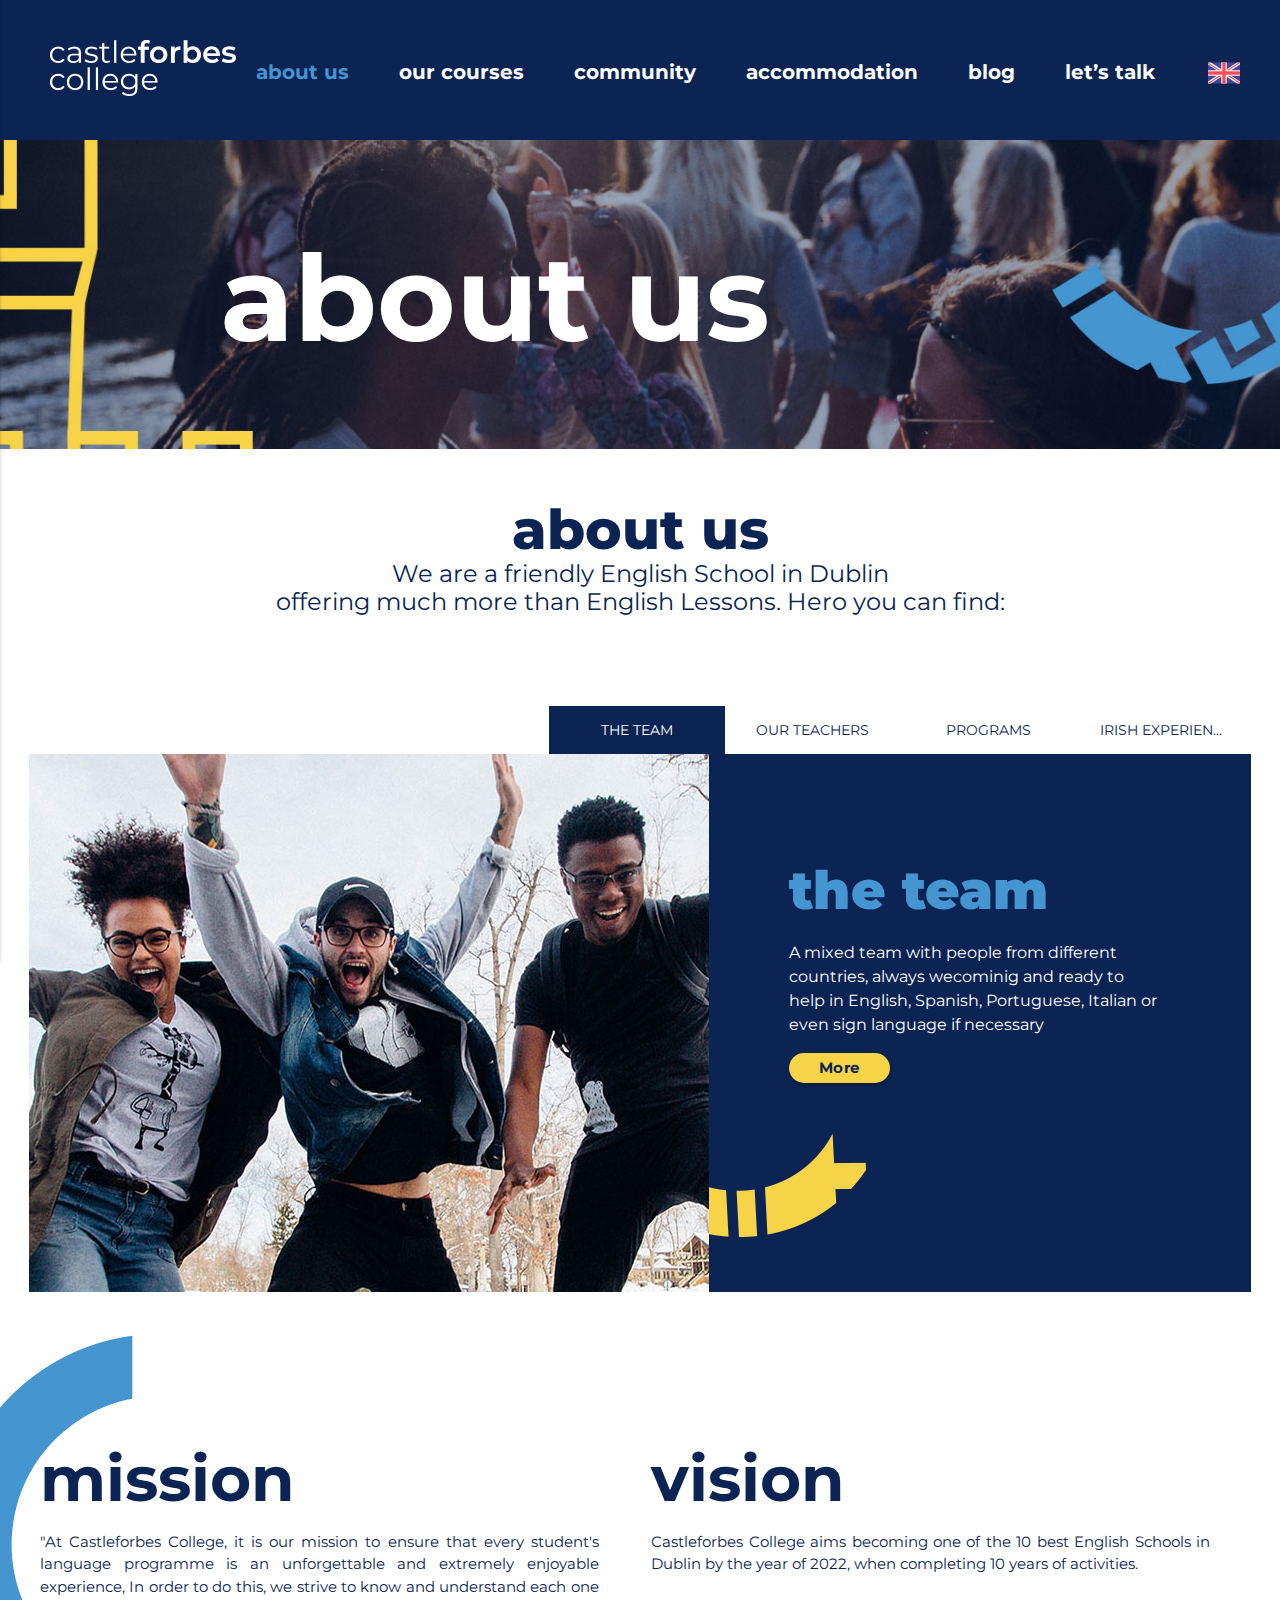
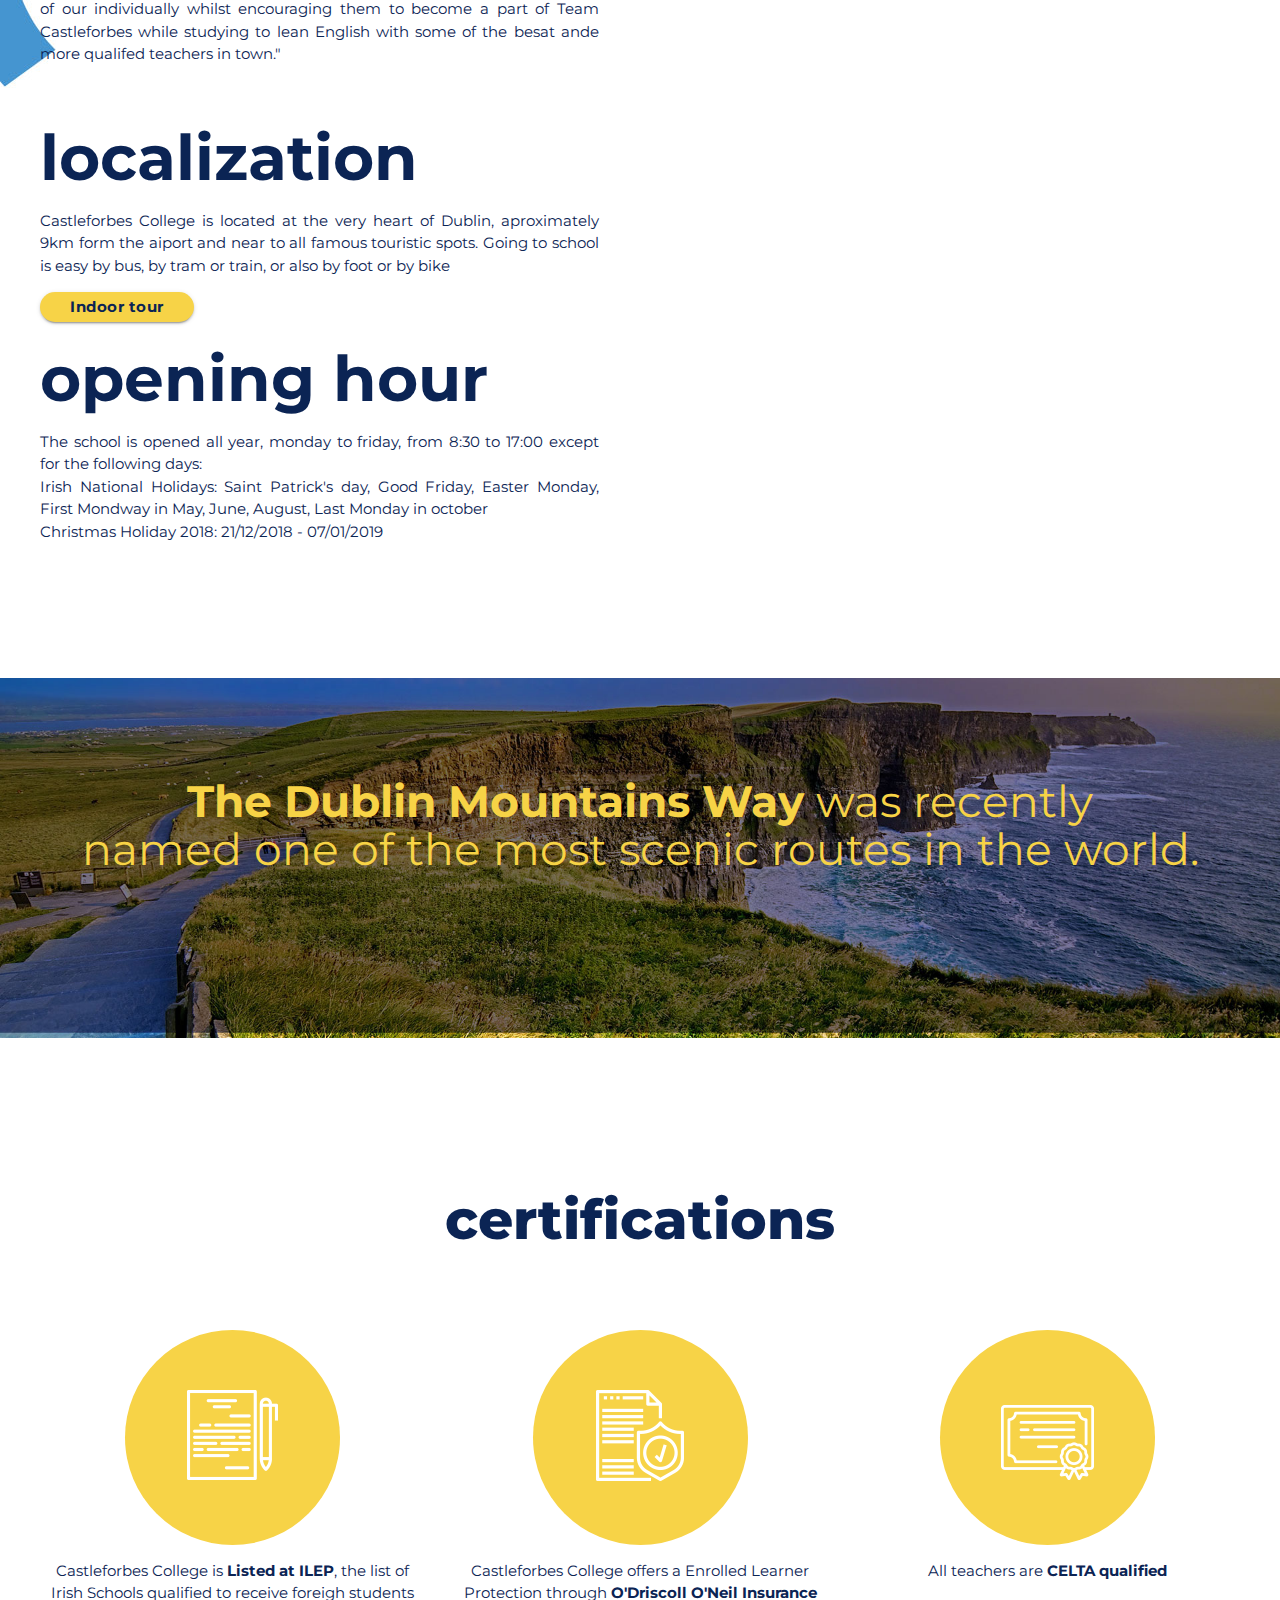
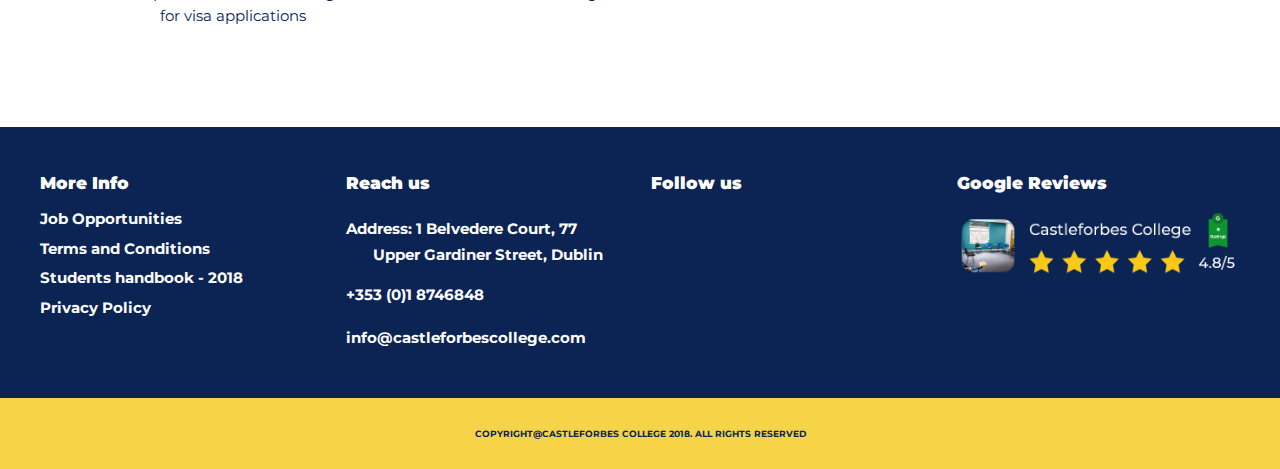
==== commit 86396b38: "Criação de página de acomodação" ====
--- a/about.html
+++ b/about.html
@@ -34,40 +34,43 @@
         		
 				<nav>
 				  <div class="container nav-wrapper">
-				    <a href="#!" class="brand-logo"><img src="imgs/logo-castle.png"></a>
+				    <a href="index.html" class="brand-logo"><img src="imgs/logo-castle.png"></a>
 				     <a href="#" data-activates="mobile-demo" class="button-collapse"><i class="material-icons">menu</i></a>
 				    <ul class="right hide-on-med-and-down menu-ol">
-				      <li><a  href="#">about us</a></li>
-				      <li><a class="active" href="#">our courses</a></li>
-				     <li><a href="#">community</a></li>
-				     <li><a href="#">accommodation</a></li>
-				     <li><a href="#">blog</a></li>
-					<li><a href="#">let’s talk</a></li>
+				      <li><a class="active" href="about.html">about us</a></li>
+				      <li><a href="#">our courses</a></li>
+				      <li><a href="#">community</a></li>
+				      <li><a href="accommodation.html">accommodation</a></li>
+				      <li><a href="#">blog</a></li>
+					  <li><a href="contato.html">let’s talk</a></li>
 				    </ul>
 
 				    <ul class="side-nav" id="mobile-demo">
-			       		<li><a class="active" href="#">about us</a></li>
-				        <li><a href="#">our courses</a></li>
-				     	<li><a href="#">community</a></li>
-				     	<li><a href="#">accommodation</a></li>
-				     	<li><a href="#">blog</a></li>
-						<li><a href="#">let’s talk</a></li>
+			       	  <li><a class="active" href="about.html">about us</a></li>
+				      <li><a href="#">our courses</a></li>
+				      <li><a href="#">community</a></li>
+				      <li><a href="accommodation.html">accommodation</a></li>
+				      <li><a href="#">blog</a></li>
+					  <li><a href="contato.html">let’s talk</a></li>
 			      </ul>
 
-					<a class="ico-flag"><img src="imgs/icon-flag.png"></a>
+					<a class="dropdown-button ico-flag" href="#!" data-activates="dropdown1"><img src="imgs/united-kingdom.png"></a>
 				  </div>
 				</nav>
 
+
 				<!-- MENU -->
+			<!-- Dropdown Structure -->
 			<ul id="dropdown1" class="dropdown-content">
-			  <li><a href="#!">one</a></li>
-			  <li><a href="#!">two</a></li>
-			  <li class="divider"></li>
-			  <li><a href="#!">three</a></li>
+			  <li><a href="#!"><img src="imgs/china.png"></a></li>
+			  <li><a href="#!"><img src="imgs/brazil.png"></a></li>
+			  <li><a href="#!"><img src="imgs/france.png"></a></li>
+			   <li><a href="#!"><img src="imgs/germany.png"></a></li>
 			</ul>
 
 
         	</header>
+        
         
         <!-- FINAL TOPO-->
 			
--- a/lib/css/principal.css
+++ b/lib/css/principal.css
@@ -38,7 +38,7 @@
 }
 .ico-flag {
     position: absolute;
-    top: 7px;
+    top: 12px;
     right: -30px;
 }
 
@@ -329,6 +329,23 @@
 	margin-top: 40px;
 }
 
+.dropdown-content {
+    background-color: #fff;
+    margin: 0;
+    display: none;
+    min-width: 50px;
+    max-height: 650px;
+    overflow-y: auto;
+    opacity: 0;
+    position: absolute;
+    z-index: 999;
+    will-change: width, height;
+    top: 42px !important;
+}
+
+.dropdown-content li>a, .dropdown-content li>span{
+	    padding: 14px 10px 0px 11px; 
+}
 
 .owl-theme .owl-nav {
     margin-top: 0;
@@ -672,7 +689,7 @@
 	margin-bottom: 10px;
 }
 .sessao-tabs-acomodacao{
-	margin-top: 90px;
+	margin: 90px 0;
 }
 .sessao-tabs-acomodacao .tabs{
 	background: #f7d347;
@@ -684,6 +701,26 @@
 	height: 100px;
 
 }
+.sessao-tabs-acomodacao .sessao-acomodacoes{
+	background: #fff;
+
+}.sessao-tabs-acomodacao .sessao-acomodacoes .conteudo-home p{
+	color: #222;
+}
+.cento80 h6{
+ color: #f7d347;
+ font-size: 17px;
+ font-weight:bold;
+}
+
+.bloco-conteudo-home{
+		    padding: 20px 60px;
+	}
+
+.det-yellow h2{
+	color: #f7d347 !important;
+}
+
 /* FIM SITE NORMAL E INICIO VERSÃƒÆ’O RESPONSIVA */
 
 
@@ -890,6 +927,13 @@
 @media only screen and (max-width: 960px){
 
 
+.titulos-interna {
+    font-size: 250%;
+    color: #fff;
+    padding: 5%;
+    font-weight: bold;
+}
+
 	.sessao-acomodacoes,.sessao-sobre,.sessao-insider{
 		margin-top: 0;
 	}
